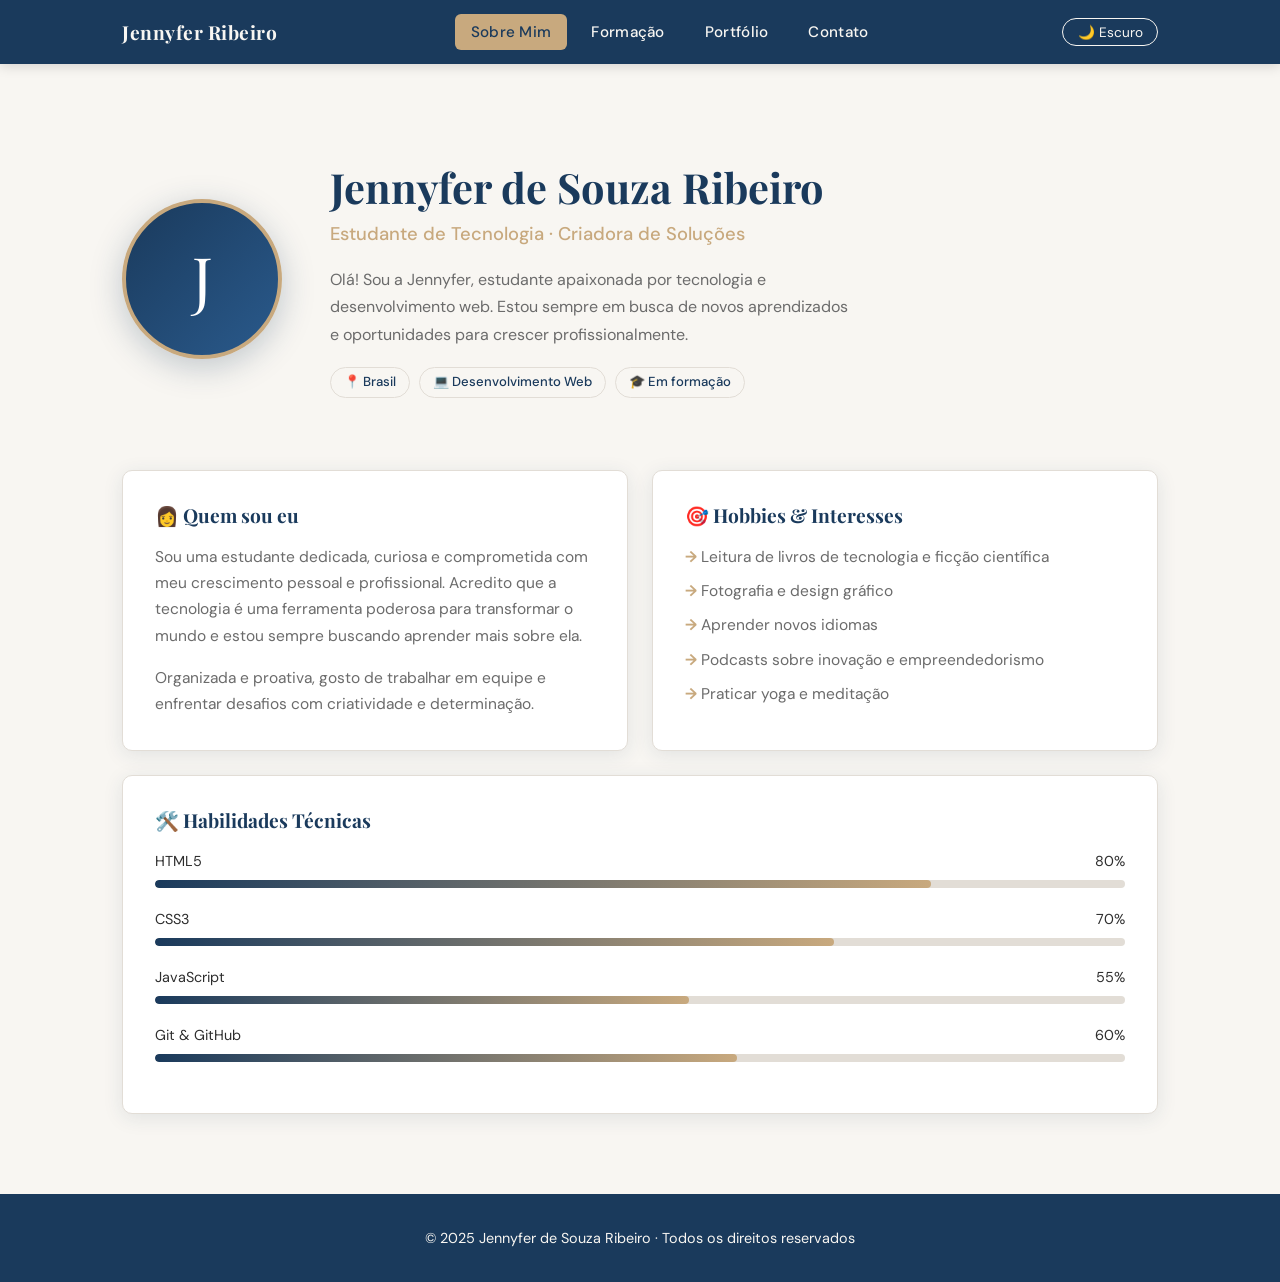
==== index.html @ 0b19d2b1 "Rename 1index.html to index.html" ====
<!DOCTYPE html>
<html lang="pt-BR">
<head>
  <meta charset="UTF-8" />
  <meta name="viewport" content="width=device-width, initial-scale=1.0" />
  <title>Jennyfer Ribeiro | Sobre Mim</title>
  <!-- Folha de estilos global -->
  <link rel="stylesheet" href="css/style.css" />
  <!-- Estilos específicos desta página -->
  <style>
    /* === HERO - Seção de apresentação === */
    .hero {
      display: flex;
      align-items: center;
      gap: 3rem;
      padding: 3rem 0 2rem;
      flex-wrap: wrap;
    }

    /* Avatar com inicial do nome */
    .hero-avatar {
      width: 160px;
      height: 160px;
      border-radius: 50%;
      background: linear-gradient(135deg, var(--cor-primaria), #2a5a8c);
      display: flex;
      align-items: center;
      justify-content: center;
      font-family: 'Playfair Display', serif;
      font-size: 4rem;
      color: #fff;
      flex-shrink: 0;
      box-shadow: 0 8px 32px rgba(26, 58, 92, 0.25);
      border: 4px solid var(--cor-secundaria);
    }

    .hero-info h1 {
      font-size: 2.6rem;
      color: var(--cor-primaria);
      margin-bottom: 0.3rem;
    }

    .hero-info .subtitulo {
      font-size: 1.15rem;
      color: var(--cor-secundaria);
      font-weight: 500;
      margin-bottom: 1rem;
    }

    .hero-info p {
      color: var(--cor-texto-suave);
      max-width: 520px;
      font-size: 1rem;
    }

    /* Badges de localização e área */
    .hero-badges {
      display: flex;
      gap: 0.6rem;
      flex-wrap: wrap;
      margin-top: 1.2rem;
    }

    /* === GRADE DE CARDS: Sobre / Hobbies === */
    .grade-2 {
      display: grid;
      grid-template-columns: 1fr 1fr;
      gap: 1.5rem;
      margin-top: 2.5rem;
    }

    .card h3 {
      color: var(--cor-primaria);
      font-size: 1.2rem;
      margin-bottom: 1rem;
      display: flex;
      align-items: center;
      gap: 0.5rem;
    }

    .card p, .card ul {
      color: var(--cor-texto-suave);
      font-size: 0.97rem;
    }

    .card ul {
      list-style: none;
      display: flex;
      flex-direction: column;
      gap: 0.5rem;
    }

    .card ul li::before {
      content: '→ ';
      color: var(--cor-secundaria);
      font-weight: 700;
    }

    /* === BARRA DE HABILIDADES === */
    .habilidades {
      margin-top: 2.5rem;
    }

    .skill-item {
      margin-bottom: 1.2rem;
    }

    .skill-label {
      display: flex;
      justify-content: space-between;
      font-size: 0.9rem;
      margin-bottom: 0.4rem;
      color: var(--cor-texto);
    }

    .skill-barra {
      height: 8px;
      background-color: var(--cor-borda);
      border-radius: 4px;
      overflow: hidden;
    }

    /* Animação da barra ao carregar */
    .skill-progresso {
      height: 100%;
      background: linear-gradient(90deg, var(--cor-primaria), var(--cor-secundaria));
      border-radius: 4px;
      width: 0;
      transition: width 1.2s ease;
    }

    @media (max-width: 768px) {
      .hero { flex-direction: column; text-align: center; }
      .hero-badges { justify-content: center; }
      .grade-2 { grid-template-columns: 1fr; }
      .hero-info h1 { font-size: 2rem; }
    }
  </style>
</head>
<body>

  <!-- ============================================
       NAVEGAÇÃO PRINCIPAL (compartilhada em todas as páginas)
       ============================================ -->
  <nav aria-label="Navegação principal">
    <div class="nav-container">
      <span class="nav-logo">Jennyfer Ribeiro</span>

      <!-- Menu hambúrguer para mobile -->
      <button class="nav-toggle" aria-label="Abrir menu" aria-expanded="false">
        <span></span><span></span><span></span>
      </button>

      <!-- Links de navegação -->
      <ul class="nav-links" role="list">
        <li><a href="index.html">Sobre Mim</a></li>
        <li><a href="formacao.html">Formação</a></li>
        <li><a href="portfolio.html">Portfólio</a></li>
        <li><a href="contato.html">Contato</a></li>
      </ul>

      <!-- Botão de alternância de tema -->
      <button id="btn-tema" aria-label="Alternar tema">🌙 Escuro</button>
    </div>
  </nav>

  <!-- ============================================
       CONTEÚDO PRINCIPAL
       ============================================ -->
  <main>

    <!-- Hero: apresentação rápida -->
    <section class="hero" aria-label="Apresentação">
      <div class="hero-avatar" aria-hidden="true">J</div>
      <div class="hero-info">
        <h1>Jennyfer de Souza Ribeiro</h1>
        <p class="subtitulo">Estudante de Tecnologia · Criadora de Soluções</p>
        <p>Olá! Sou a Jennyfer, estudante apaixonada por tecnologia e desenvolvimento web. Estou sempre em busca de novos aprendizados e oportunidades para crescer profissionalmente.</p>
        <div class="hero-badges">
          <span class="tag">📍 Brasil</span>
          <span class="tag">💻 Desenvolvimento Web</span>
          <span class="tag">🎓 Em formação</span>
        </div>
      </div>
    </section>

    <!-- Cards: sobre mim e hobbies -->
    <div class="grade-2">

      <!-- Card: Quem sou eu -->
      <div class="card">
        <h3>👩 Quem sou eu</h3>
        <p>
          Sou uma estudante dedicada, curiosa e comprometida com meu crescimento pessoal e profissional. Acredito que a tecnologia é uma ferramenta poderosa para transformar o mundo e estou sempre buscando aprender mais sobre ela.
        </p>
        <p style="margin-top:1rem;">
          Organizada e proativa, gosto de trabalhar em equipe e enfrentar desafios com criatividade e determinação.
        </p>
      </div>

      <!-- Card: Hobbies e interesses -->
      <div class="card">
        <h3>🎯 Hobbies &amp; Interesses</h3>
        <ul>
          <li>Leitura de livros de tecnologia e ficção científica</li>
          <li>Fotografia e design gráfico</li>
          <li>Aprender novos idiomas</li>
          <li>Podcasts sobre inovação e empreendedorismo</li>
          <li>Praticar yoga e meditação</li>
        </ul>
      </div>

    </div>

    <!-- Seção de habilidades com barras animadas -->
    <section class="card habilidades" style="margin-top:1.5rem;" aria-label="Habilidades">
      <h3>🛠️ Habilidades Técnicas</h3>

      <div class="skill-item">
        <div class="skill-label"><span>HTML5</span><span>80%</span></div>
        <div class="skill-barra"><div class="skill-progresso" data-largura="80"></div></div>
      </div>

      <div class="skill-item">
        <div class="skill-label"><span>CSS3</span><span>70%</span></div>
        <div class="skill-barra"><div class="skill-progresso" data-largura="70"></div></div>
      </div>

      <div class="skill-item">
        <div class="skill-label"><span>JavaScript</span><span>55%</span></div>
        <div class="skill-barra"><div class="skill-progresso" data-largura="55"></div></div>
      </div>

      <div class="skill-item">
        <div class="skill-label"><span>Git &amp; GitHub</span><span>60%</span></div>
        <div class="skill-barra"><div class="skill-progresso" data-largura="60"></div></div>
      </div>
    </section>

  </main>

  <!-- ============================================
       RODAPÉ
       ============================================ -->
  <footer>
    <p>&copy; 2025 Jennyfer de Souza Ribeiro · Todos os direitos reservados</p>
  </footer>

  <!-- Script compartilhado: tema, menu, link ativo -->
  <script src="js/main.js"></script>

  <script>
    // ============================================
    // ANIMAÇÃO DAS BARRAS DE HABILIDADE
    // Inicia a animação após o carregamento da página
    // ============================================
    window.addEventListener('load', function () {
      document.querySelectorAll('.skill-progresso').forEach(function (barra) {
        var largura = barra.getAttribute('data-largura');
        // Pequeno delay para a animação ser perceptível
        setTimeout(function () {
          barra.style.width = largura + '%';
        }, 300);
      });
    });
  </script>

</body>
</html>
---- css/style.css ----
/* ============================================
   PORTFÓLIO - JENNYFER DE SOUZA RIBEIRO
   Estilos globais e componentes compartilhados
   ============================================ */

/* Importação de fontes do Google Fonts */
@import url('https://fonts.googleapis.com/css2?family=Playfair+Display:wght@400;600;700&family=DM+Sans:wght@300;400;500&display=swap');

/* ============================================
   VARIÁVEIS CSS - Tema Claro (padrão)
   ============================================ */
:root {
  --cor-primaria: #1a3a5c;
  --cor-secundaria: #c8a97e;
  --cor-fundo: #f8f6f2;
  --cor-fundo-card: #ffffff;
  --cor-texto: #2d2d2d;
  --cor-texto-suave: #6b6b6b;
  --cor-borda: #e2ddd6;
  --cor-nav-fundo: #1a3a5c;
  --cor-nav-texto: #f8f6f2;
  --cor-nav-hover: #c8a97e;
  --cor-destaque: #c8a97e;
  --sombra: 0 4px 20px rgba(26, 58, 92, 0.10);
  --sombra-hover: 0 8px 32px rgba(26, 58, 92, 0.18);
  --raio: 10px;
  --transicao: 0.3s ease;
}

/* ============================================
   TEMA ESCURO - ativado via JS
   ============================================ */
body.dark-mode {
  --cor-primaria: #7eb8f7;
  --cor-secundaria: #c8a97e;
  --cor-fundo: #14202e;
  --cor-fundo-card: #1e2f42;
  --cor-texto: #e8e4dc;
  --cor-texto-suave: #a0a8b4;
  --cor-borda: #2a3d52;
  --cor-nav-fundo: #0e1a27;
  --cor-nav-texto: #e8e4dc;
  --cor-nav-hover: #c8a97e;
  --sombra: 0 4px 20px rgba(0,0,0,0.35);
  --sombra-hover: 0 8px 32px rgba(0,0,0,0.5);
}

/* ============================================
   RESET E BASE
   ============================================ */
*, *::before, *::after {
  box-sizing: border-box;
  margin: 0;
  padding: 0;
}

html {
  scroll-behavior: smooth;
}

body {
  font-family: 'DM Sans', sans-serif;
  background-color: var(--cor-fundo);
  color: var(--cor-texto);
  line-height: 1.7;
  transition: background-color var(--transicao), color var(--transicao);
}

h1, h2, h3, h4 {
  font-family: 'Playfair Display', serif;
  line-height: 1.3;
}

a {
  color: var(--cor-primaria);
  text-decoration: none;
  transition: color var(--transicao);
}

a:hover {
  color: var(--cor-secundaria);
}

img {
  max-width: 100%;
  display: block;
}

/* ============================================
   BARRA DE NAVEGAÇÃO
   ============================================ */
nav {
  background-color: var(--cor-nav-fundo);
  position: sticky;
  top: 0;
  z-index: 1000;
  transition: background-color var(--transicao);
  box-shadow: 0 2px 12px rgba(0,0,0,0.15);
}

.nav-container {
  max-width: 1100px;
  margin: 0 auto;
  padding: 0 2rem;
  display: flex;
  align-items: center;
  justify-content: space-between;
  height: 64px;
}

/* Logo/nome na navbar */
.nav-logo {
  font-family: 'Playfair Display', serif;
  font-size: 1.2rem;
  font-weight: 700;
  color: var(--cor-nav-texto);
  letter-spacing: 0.5px;
}

/* Lista de links */
.nav-links {
  list-style: none;
  display: flex;
  gap: 0.5rem;
}

.nav-links a {
  color: var(--cor-nav-texto);
  padding: 0.5rem 1rem;
  border-radius: 6px;
  font-size: 0.95rem;
  font-weight: 500;
  letter-spacing: 0.3px;
  transition: background-color var(--transicao), color var(--transicao);
}

.nav-links a:hover,
.nav-links a.ativo {
  background-color: var(--cor-nav-hover);
  color: #1a3a5c;
}

/* Botão de tema claro/escuro */
#btn-tema {
  background: none;
  border: 1.5px solid var(--cor-nav-texto);
  color: var(--cor-nav-texto);
  border-radius: 20px;
  padding: 0.3rem 0.9rem;
  font-size: 0.85rem;
  cursor: pointer;
  transition: background-color var(--transicao), color var(--transicao);
  font-family: 'DM Sans', sans-serif;
  white-space: nowrap;
}

#btn-tema:hover {
  background-color: var(--cor-nav-hover);
  color: #1a3a5c;
  border-color: var(--cor-nav-hover);
}

/* Menu hambúrguer (mobile) */
.nav-toggle {
  display: none;
  flex-direction: column;
  gap: 5px;
  cursor: pointer;
  padding: 4px;
}

.nav-toggle span {
  display: block;
  width: 24px;
  height: 2px;
  background-color: var(--cor-nav-texto);
  border-radius: 2px;
  transition: transform var(--transicao), opacity var(--transicao);
}

/* ============================================
   LAYOUT PRINCIPAL
   ============================================ */
main {
  max-width: 1100px;
  margin: 0 auto;
  padding: 3rem 2rem 5rem;
}

/* Cabeçalho de seção */
.secao-titulo {
  font-size: 2.2rem;
  color: var(--cor-primaria);
  margin-bottom: 0.5rem;
  position: relative;
  display: inline-block;
}

.secao-titulo::after {
  content: '';
  display: block;
  width: 60px;
  height: 3px;
  background-color: var(--cor-secundaria);
  margin-top: 8px;
  border-radius: 2px;
}

.secao-subtitulo {
  color: var(--cor-texto-suave);
  font-size: 1.05rem;
  margin-bottom: 3rem;
  margin-top: 0.8rem;
}

/* ============================================
   CARDS
   ============================================ */
.card {
  background-color: var(--cor-fundo-card);
  border: 1px solid var(--cor-borda);
  border-radius: var(--raio);
  padding: 2rem;
  box-shadow: var(--sombra);
  transition: box-shadow var(--transicao), transform var(--transicao), background-color var(--transicao);
}

.card:hover {
  box-shadow: var(--sombra-hover);
  transform: translateY(-3px);
}

/* ============================================
   TAG / BADGE
   ============================================ */
.tag {
  display: inline-block;
  background-color: var(--cor-fundo);
  color: var(--cor-primaria);
  border: 1px solid var(--cor-borda);
  border-radius: 20px;
  padding: 0.2rem 0.8rem;
  font-size: 0.82rem;
  font-weight: 500;
}

/* ============================================
   RODAPÉ
   ============================================ */
footer {
  background-color: var(--cor-nav-fundo);
  color: var(--cor-nav-texto);
  text-align: center;
  padding: 2rem;
  font-size: 0.9rem;
  transition: background-color var(--transicao);
}

footer a {
  color: var(--cor-secundaria);
}

/* ============================================
   RESPONSIVIDADE - MOBILE
   ============================================ */
@media (max-width: 768px) {
  /* Esconde links, mostra hambúrguer */
  .nav-links {
    display: none;
    flex-direction: column;
    position: absolute;
    top: 64px;
    left: 0;
    right: 0;
    background-color: var(--cor-nav-fundo);
    padding: 1rem 2rem 1.5rem;
    gap: 0.25rem;
    box-shadow: 0 8px 20px rgba(0,0,0,0.2);
  }

  .nav-links.aberto {
    display: flex;
  }

  .nav-toggle {
    display: flex;
  }

  .nav-container {
    flex-wrap: wrap;
  }

  main {
    padding: 2rem 1.2rem 4rem;
  }

  .secao-titulo {
    font-size: 1.7rem;
  }
}
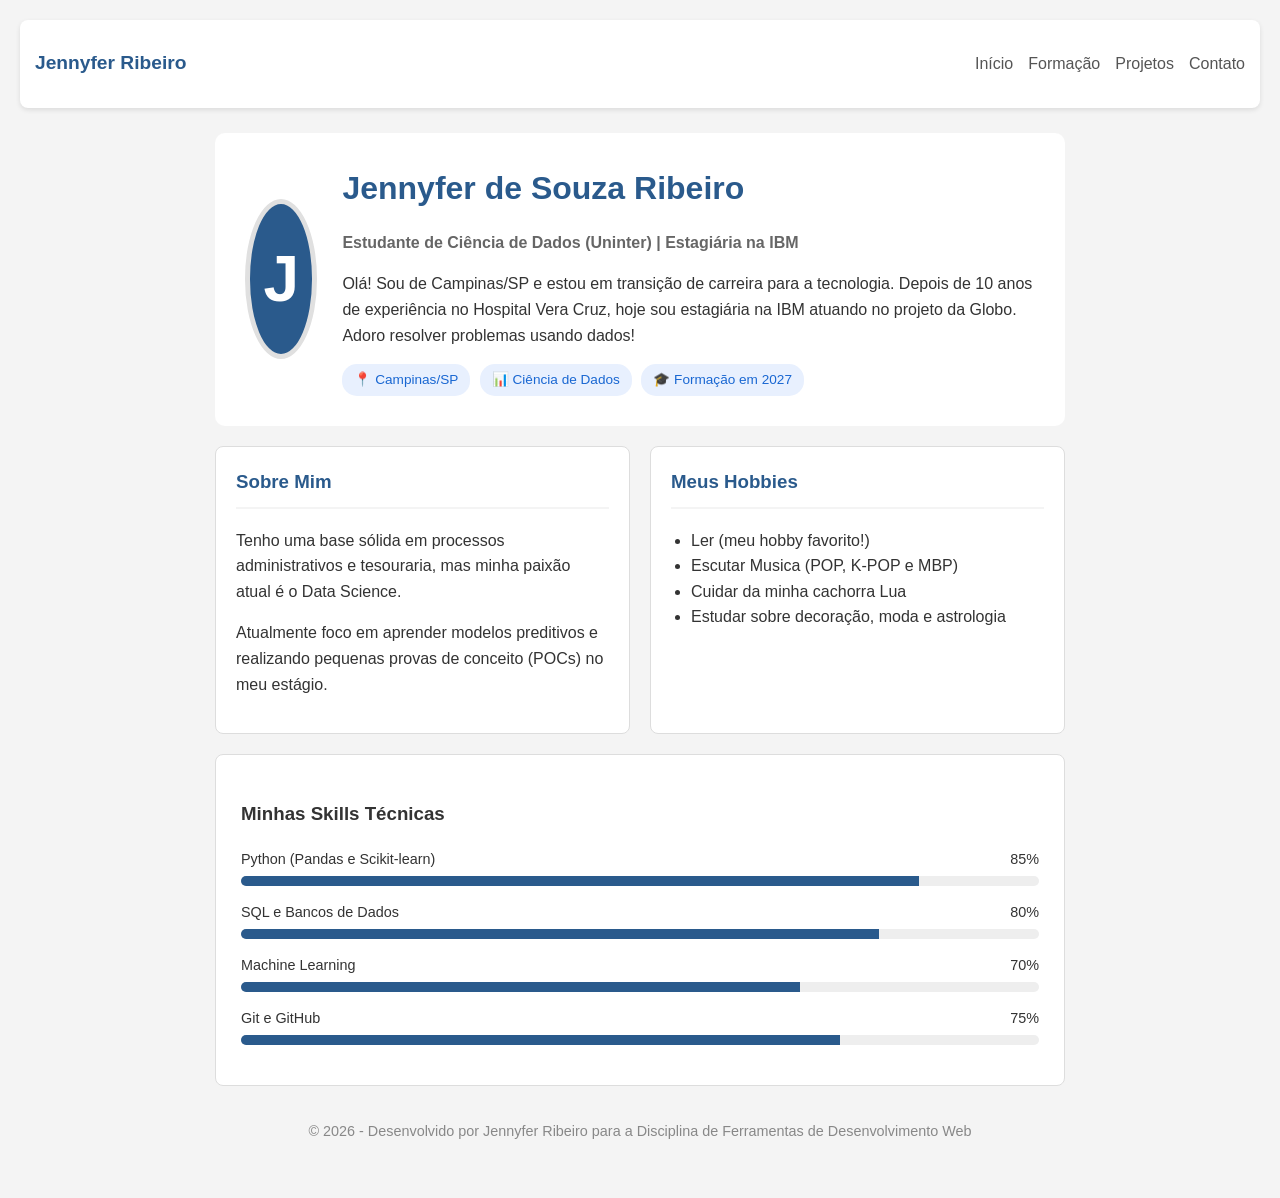
==== commit 120876d2: "Update index.html" ====
--- a/index.html
+++ b/index.html
@@ -1,269 +1,273 @@
 <!DOCTYPE html>
 <html lang="pt-BR">
 <head>
-  <meta charset="UTF-8" />
-  <meta name="viewport" content="width=device-width, initial-scale=1.0" />
-  <title>Jennyfer Ribeiro | Sobre Mim</title>
-  <!-- Folha de estilos global -->
-  <link rel="stylesheet" href="css/style.css" />
-  <!-- Estilos específicos desta página -->
-  <style>
-    /* === HERO - Seção de apresentação === */
-    .hero {
-      display: flex;
-      align-items: center;
-      gap: 3rem;
-      padding: 3rem 0 2rem;
-      flex-wrap: wrap;
-    }
-
-    /* Avatar com inicial do nome */
-    .hero-avatar {
-      width: 160px;
-      height: 160px;
-      border-radius: 50%;
-      background: linear-gradient(135deg, var(--cor-primaria), #2a5a8c);
-      display: flex;
-      align-items: center;
-      justify-content: center;
-      font-family: 'Playfair Display', serif;
-      font-size: 4rem;
-      color: #fff;
-      flex-shrink: 0;
-      box-shadow: 0 8px 32px rgba(26, 58, 92, 0.25);
-      border: 4px solid var(--cor-secundaria);
-    }
-
-    .hero-info h1 {
-      font-size: 2.6rem;
-      color: var(--cor-primaria);
-      margin-bottom: 0.3rem;
-    }
-
-    .hero-info .subtitulo {
-      font-size: 1.15rem;
-      color: var(--cor-secundaria);
-      font-weight: 500;
-      margin-bottom: 1rem;
-    }
-
-    .hero-info p {
-      color: var(--cor-texto-suave);
-      max-width: 520px;
-      font-size: 1rem;
-    }
-
-    /* Badges de localização e área */
-    .hero-badges {
-      display: flex;
-      gap: 0.6rem;
-      flex-wrap: wrap;
-      margin-top: 1.2rem;
-    }
-
-    /* === GRADE DE CARDS: Sobre / Hobbies === */
-    .grade-2 {
-      display: grid;
-      grid-template-columns: 1fr 1fr;
-      gap: 1.5rem;
-      margin-top: 2.5rem;
-    }
-
-    .card h3 {
-      color: var(--cor-primaria);
-      font-size: 1.2rem;
-      margin-bottom: 1rem;
-      display: flex;
-      align-items: center;
-      gap: 0.5rem;
-    }
-
-    .card p, .card ul {
-      color: var(--cor-texto-suave);
-      font-size: 0.97rem;
-    }
-
-    .card ul {
-      list-style: none;
-      display: flex;
-      flex-direction: column;
-      gap: 0.5rem;
-    }
-
-    .card ul li::before {
-      content: '→ ';
-      color: var(--cor-secundaria);
-      font-weight: 700;
-    }
-
-    /* === BARRA DE HABILIDADES === */
-    .habilidades {
-      margin-top: 2.5rem;
-    }
-
-    .skill-item {
-      margin-bottom: 1.2rem;
-    }
-
-    .skill-label {
-      display: flex;
-      justify-content: space-between;
-      font-size: 0.9rem;
-      margin-bottom: 0.4rem;
-      color: var(--cor-texto);
-    }
-
-    .skill-barra {
-      height: 8px;
-      background-color: var(--cor-borda);
-      border-radius: 4px;
-      overflow: hidden;
-    }
-
-    /* Animação da barra ao carregar */
-    .skill-progresso {
-      height: 100%;
-      background: linear-gradient(90deg, var(--cor-primaria), var(--cor-secundaria));
-      border-radius: 4px;
-      width: 0;
-      transition: width 1.2s ease;
-    }
-
-    @media (max-width: 768px) {
-      .hero { flex-direction: column; text-align: center; }
-      .hero-badges { justify-content: center; }
-      .grade-2 { grid-template-columns: 1fr; }
-      .hero-info h1 { font-size: 2rem; }
-    }
-  </style>
+    <meta charset="UTF-8">
+    <meta name="viewport" content="width=device-width, initial-scale=1.0">
+    <title>Meu Portfólio - Jennyfer Ribeiro</title>
+    
+    <style>
+        /* Estilos Gerais do Site */
+        body {
+            font-family: Arial, Helvetica, sans-serif;
+            background-color: #f4f4f4;
+            color: #333;
+            margin: 0;
+            padding: 20px;
+            line-height: 1.6;
+        }
+
+        /* Menu de Navegação */
+        nav {
+            background-color: #fff;
+            padding: 15px;
+            margin-bottom: 25px;
+            border-radius: 8px;
+            box-shadow: 0 2px 5px rgba(0,0,0,0.1);
+            display: flex;
+            justify-content: space-between;
+            align-items: center;
+        }
+
+        .logo {
+            font-weight: bold;
+            font-size: 1.2em;
+            color: #2a5a8c;
+        }
+
+        nav ul {
+            list-style: none;
+            padding: 0;
+            display: flex;
+            gap: 15px;
+        }
+
+        nav a {
+            text-decoration: none;
+            color: #555;
+            font-weight: 500;
+        }
+
+        nav a:hover {
+            color: #2a5a8c;
+            text-decoration: underline;
+        }
+
+        /* Container Principal */
+        .container {
+            max-width: 850px;
+            margin: 0 auto;
+        }
+
+        /* Seção de Apresentação */
+        .apresentacao {
+            background-color: #fff;
+            padding: 30px;
+            border-radius: 10px;
+            display: flex;
+            align-items: center;
+            gap: 25px;
+            margin-bottom: 20px;
+        }
+
+        .foto-perfil {
+            width: 150px;
+            height: 150px;
+            background-color: #2a5a8c;
+            color: white;
+            border-radius: 50%;
+            display: flex;
+            align-items: center;
+            justify-content: center;
+            font-size: 4em;
+            font-weight: bold;
+            border: 5px solid #e0e0e0;
+        }
+
+        .info-topo h1 {
+            margin: 0;
+            color: #2a5a8c;
+        }
+
+        .cargo {
+            color: #666;
+            font-weight: bold;
+            margin-bottom: 10px;
+        }
+
+        .badges {
+            margin-top: 15px;
+        }
+
+        .tag {
+            background: #e8f0fe;
+            color: #1967d2;
+            padding: 5px 12px;
+            border-radius: 15px;
+            font-size: 0.85em;
+            margin-right: 5px;
+            display: inline-block;
+        }
+
+        /* Grid de Informações */
+        .colunas {
+            display: flex;
+            gap: 20px;
+            margin-bottom: 20px;
+        }
+
+        .bloco {
+            background: #fff;
+            padding: 20px;
+            border-radius: 8px;
+            flex: 1;
+            border: 1px solid #ddd;
+        }
+
+        .bloco h3 {
+            margin-top: 0;
+            color: #2a5a8c;
+            border-bottom: 2px solid #f4f4f4;
+            padding-bottom: 10px;
+        }
+
+        /* Habilidades */
+        .habilidades-sessao {
+            background: #fff;
+            padding: 25px;
+            border-radius: 8px;
+            border: 1px solid #ddd;
+        }
+
+        .skill-nome {
+            display: flex;
+            justify-content: space-between;
+            font-size: 0.9em;
+            margin-bottom: 5px;
+        }
+
+        .barra-fundo {
+            background: #eee;
+            height: 10px;
+            border-radius: 5px;
+            margin-bottom: 15px;
+            overflow: hidden;
+        }
+
+        .barra-preenchida {
+            background-color: #2a5a8c;
+            height: 100%;
+            width: 0%; /* Começa em zero para a animação */
+            transition: width 1.5s;
+        }
+
+        /* Footer */
+        footer {
+            text-align: center;
+            padding: 20px;
+            color: #888;
+            font-size: 0.9em;
+        }
+
+        /* Ajuste para celular */
+        @media (max-width: 600px) {
+            .apresentacao, .colunas {
+                flex-direction: column;
+                text-align: center;
+            }
+        }
+    </style>
 </head>
 <body>
 
-  <!-- ============================================
-       NAVEGAÇÃO PRINCIPAL (compartilhada em todas as páginas)
-       ============================================ -->
-  <nav aria-label="Navegação principal">
-    <div class="nav-container">
-      <span class="nav-logo">Jennyfer Ribeiro</span>
-
-      <!-- Menu hambúrguer para mobile -->
-      <button class="nav-toggle" aria-label="Abrir menu" aria-expanded="false">
-        <span></span><span></span><span></span>
-      </button>
-
-      <!-- Links de navegação -->
-      <ul class="nav-links" role="list">
-        <li><a href="index.html">Sobre Mim</a></li>
-        <li><a href="formacao.html">Formação</a></li>
-        <li><a href="portfolio.html">Portfólio</a></li>
-        <li><a href="contato.html">Contato</a></li>
-      </ul>
-
-      <!-- Botão de alternância de tema -->
-      <button id="btn-tema" aria-label="Alternar tema">🌙 Escuro</button>
+    <nav>
+        <div class="logo">Jennyfer Ribeiro</div>
+        <ul>
+            <li><a href="#">Início</a></li>
+            <li><a href="#">Formação</a></li>
+            <li><a href="#">Projetos</a></li>
+            <li><a href="#">Contato</a></li>
+        </ul>
+    </nav>
+
+    <div class="container">
+        
+        <header class="apresentacao">
+            <div class="foto-perfil">J</div>
+            <div class="info-topo">
+                <h1>Jennyfer de Souza Ribeiro</h1>
+                <p class="cargo">Estudante de Ciência de Dados (Uninter) | Estagiária na IBM</p>
+                <p>
+                    Olá! Sou de Campinas/SP e estou em transição de carreira para a tecnologia. 
+                    Depois de 10 anos de experiência no Hospital Vera Cruz, hoje sou estagiária na IBM 
+                    atuando no projeto da Globo. Adoro resolver problemas usando dados!
+                </p>
+                <div class="badges">
+                    <span class="tag">📍 Campinas/SP</span>
+                    <span class="tag">📊 Ciência de Dados</span>
+                    <span class="tag">🎓 Formação em 2027</span>
+                </div>
+            </div>
+        </header>
+
+        <div class="colunas">
+            <div class="bloco">
+                <h3>Sobre Mim</h3>
+                <p>Tenho uma base sólida em processos administrativos e tesouraria, mas minha paixão atual é o Data Science.</p>
+                <p>Atualmente foco em aprender modelos preditivos e realizando pequenas provas de conceito (POCs) no meu estágio.</p>
+            </div>
+
+            <div class="bloco">
+                <h3>Meus Hobbies</h3>
+                <ul style="padding-left: 20px;">
+                    <li>Ler (meu hobby favorito!)</li>
+                    <li>Escutar Musica (POP, K-POP e MBP)</li>
+                    <li>Cuidar da minha cachorra Lua</li>
+                    <li>Estudar sobre decoração, moda e astrologia</li>
+                </ul>
+            </div>
+        </div>
+
+        <div class="habilidades-sessao">
+            <h3>Minhas Skills Técnicas</h3>
+            
+            <div class="item-skill">
+                <div class="skill-nome"><span>Python (Pandas e Scikit-learn)</span><span>85%</span></div>
+                <div class="barra-fundo"><div class="barra-preenchida" style="width: 85%;"></div></div>
+            </div>
+
+            <div class="item-skill">
+                <div class="skill-nome"><span>SQL e Bancos de Dados</span><span>80%</span></div>
+                <div class="barra-fundo"><div class="barra-preenchida" style="width: 80%;"></div></div>
+            </div>
+
+            <div class="item-skill">
+                <div class="skill-nome"><span>Machine Learning</span><span>70%</span></div>
+                <div class="barra-fundo"><div class="barra-preenchida" style="width: 70%;"></div></div>
+            </div>
+
+            <div class="item-skill">
+                <div class="skill-nome"><span>Git e GitHub</span><span>75%</span></div>
+                <div class="barra-fundo"><div class="barra-preenchida" style="width: 75%;"></div></div>
+            </div>
+        </div>
+
     </div>
-  </nav>
-
-  <!-- ============================================
-       CONTEÚDO PRINCIPAL
-       ============================================ -->
-  <main>
-
-    <!-- Hero: apresentação rápida -->
-    <section class="hero" aria-label="Apresentação">
-      <div class="hero-avatar" aria-hidden="true">J</div>
-      <div class="hero-info">
-        <h1>Jennyfer de Souza Ribeiro</h1>
-        <p class="subtitulo">Estudante de Tecnologia · Criadora de Soluções</p>
-        <p>Olá! Sou a Jennyfer, estudante apaixonada por tecnologia e desenvolvimento web. Estou sempre em busca de novos aprendizados e oportunidades para crescer profissionalmente.</p>
-        <div class="hero-badges">
-          <span class="tag">📍 Brasil</span>
-          <span class="tag">💻 Desenvolvimento Web</span>
-          <span class="tag">🎓 Em formação</span>
-        </div>
-      </div>
-    </section>
-
-    <!-- Cards: sobre mim e hobbies -->
-    <div class="grade-2">
-
-      <!-- Card: Quem sou eu -->
-      <div class="card">
-        <h3>👩 Quem sou eu</h3>
-        <p>
-          Sou uma estudante dedicada, curiosa e comprometida com meu crescimento pessoal e profissional. Acredito que a tecnologia é uma ferramenta poderosa para transformar o mundo e estou sempre buscando aprender mais sobre ela.
-        </p>
-        <p style="margin-top:1rem;">
-          Organizada e proativa, gosto de trabalhar em equipe e enfrentar desafios com criatividade e determinação.
-        </p>
-      </div>
-
-      <!-- Card: Hobbies e interesses -->
-      <div class="card">
-        <h3>🎯 Hobbies &amp; Interesses</h3>
-        <ul>
-          <li>Leitura de livros de tecnologia e ficção científica</li>
-          <li>Fotografia e design gráfico</li>
-          <li>Aprender novos idiomas</li>
-          <li>Podcasts sobre inovação e empreendedorismo</li>
-          <li>Praticar yoga e meditação</li>
-        </ul>
-      </div>
-
-    </div>
-
-    <!-- Seção de habilidades com barras animadas -->
-    <section class="card habilidades" style="margin-top:1.5rem;" aria-label="Habilidades">
-      <h3>🛠️ Habilidades Técnicas</h3>
-
-      <div class="skill-item">
-        <div class="skill-label"><span>HTML5</span><span>80%</span></div>
-        <div class="skill-barra"><div class="skill-progresso" data-largura="80"></div></div>
-      </div>
-
-      <div class="skill-item">
-        <div class="skill-label"><span>CSS3</span><span>70%</span></div>
-        <div class="skill-barra"><div class="skill-progresso" data-largura="70"></div></div>
-      </div>
-
-      <div class="skill-item">
-        <div class="skill-label"><span>JavaScript</span><span>55%</span></div>
-        <div class="skill-barra"><div class="skill-progresso" data-largura="55"></div></div>
-      </div>
-
-      <div class="skill-item">
-        <div class="skill-label"><span>Git &amp; GitHub</span><span>60%</span></div>
-        <div class="skill-barra"><div class="skill-progresso" data-largura="60"></div></div>
-      </div>
-    </section>
-
-  </main>
-
-  <!-- ============================================
-       RODAPÉ
-       ============================================ -->
-  <footer>
-    <p>&copy; 2025 Jennyfer de Souza Ribeiro · Todos os direitos reservados</p>
-  </footer>
-
-  <!-- Script compartilhado: tema, menu, link ativo -->
-  <script src="js/main.js"></script>
-
-  <script>
-    // ============================================
-    // ANIMAÇÃO DAS BARRAS DE HABILIDADE
-    // Inicia a animação após o carregamento da página
-    // ============================================
-    window.addEventListener('load', function () {
-      document.querySelectorAll('.skill-progresso').forEach(function (barra) {
-        var largura = barra.getAttribute('data-largura');
-        // Pequeno delay para a animação ser perceptível
-        setTimeout(function () {
-          barra.style.width = largura + '%';
-        }, 300);
-      });
-    });
-  </script>
+
+    <footer>
+        <p>&copy; 2026 - Desenvolvido por Jennyfer Ribeiro para a Disciplina de Ferramentas de Desenvolvimento Web</p>
+    </footer>
+
+    <script>
+        window.onload = function() {
+            setTimeout(function() {
+                var barras = document.querySelectorAll('.barra-preenchida');
+                barras.forEach(function(barra) {
+                    var largura = barra.style.width;
+                    barra.style.width = largura;
+                });
+            }, 500);
+        };
+    </script>
 
 </body>
 </html>
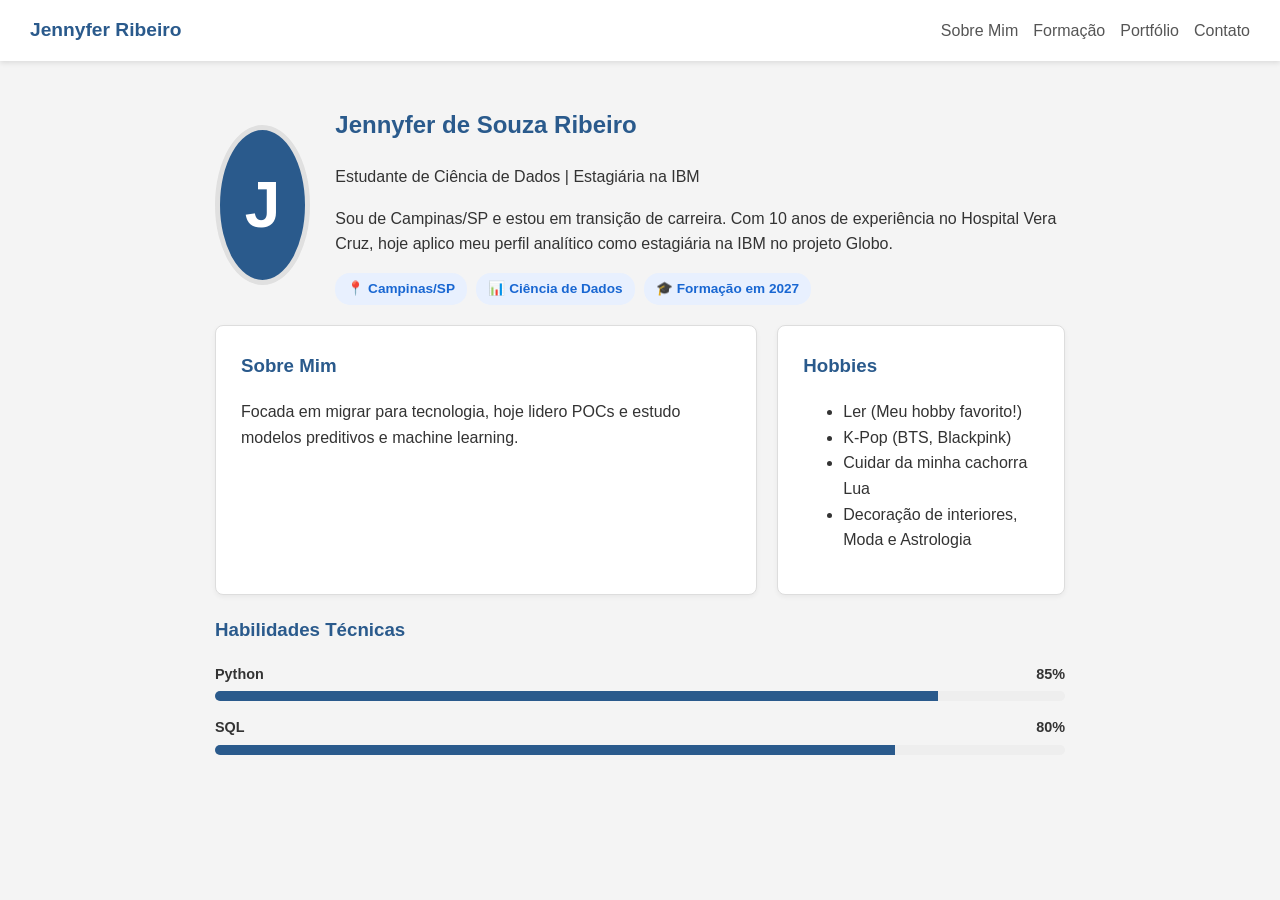
==== commit f2f58568: "Update index.html" ====
--- a/index.html
+++ b/index.html
@@ -3,271 +3,60 @@
 <head>
     <meta charset="UTF-8">
     <meta name="viewport" content="width=device-width, initial-scale=1.0">
-    <title>Meu Portfólio - Jennyfer Ribeiro</title>
-    
-    <style>
-        /* Estilos Gerais do Site */
-        body {
-            font-family: Arial, Helvetica, sans-serif;
-            background-color: #f4f4f4;
-            color: #333;
-            margin: 0;
-            padding: 20px;
-            line-height: 1.6;
-        }
-
-        /* Menu de Navegação */
-        nav {
-            background-color: #fff;
-            padding: 15px;
-            margin-bottom: 25px;
-            border-radius: 8px;
-            box-shadow: 0 2px 5px rgba(0,0,0,0.1);
-            display: flex;
-            justify-content: space-between;
-            align-items: center;
-        }
-
-        .logo {
-            font-weight: bold;
-            font-size: 1.2em;
-            color: #2a5a8c;
-        }
-
-        nav ul {
-            list-style: none;
-            padding: 0;
-            display: flex;
-            gap: 15px;
-        }
-
-        nav a {
-            text-decoration: none;
-            color: #555;
-            font-weight: 500;
-        }
-
-        nav a:hover {
-            color: #2a5a8c;
-            text-decoration: underline;
-        }
-
-        /* Container Principal */
-        .container {
-            max-width: 850px;
-            margin: 0 auto;
-        }
-
-        /* Seção de Apresentação */
-        .apresentacao {
-            background-color: #fff;
-            padding: 30px;
-            border-radius: 10px;
-            display: flex;
-            align-items: center;
-            gap: 25px;
-            margin-bottom: 20px;
-        }
-
-        .foto-perfil {
-            width: 150px;
-            height: 150px;
-            background-color: #2a5a8c;
-            color: white;
-            border-radius: 50%;
-            display: flex;
-            align-items: center;
-            justify-content: center;
-            font-size: 4em;
-            font-weight: bold;
-            border: 5px solid #e0e0e0;
-        }
-
-        .info-topo h1 {
-            margin: 0;
-            color: #2a5a8c;
-        }
-
-        .cargo {
-            color: #666;
-            font-weight: bold;
-            margin-bottom: 10px;
-        }
-
-        .badges {
-            margin-top: 15px;
-        }
-
-        .tag {
-            background: #e8f0fe;
-            color: #1967d2;
-            padding: 5px 12px;
-            border-radius: 15px;
-            font-size: 0.85em;
-            margin-right: 5px;
-            display: inline-block;
-        }
-
-        /* Grid de Informações */
-        .colunas {
-            display: flex;
-            gap: 20px;
-            margin-bottom: 20px;
-        }
-
-        .bloco {
-            background: #fff;
-            padding: 20px;
-            border-radius: 8px;
-            flex: 1;
-            border: 1px solid #ddd;
-        }
-
-        .bloco h3 {
-            margin-top: 0;
-            color: #2a5a8c;
-            border-bottom: 2px solid #f4f4f4;
-            padding-bottom: 10px;
-        }
-
-        /* Habilidades */
-        .habilidades-sessao {
-            background: #fff;
-            padding: 25px;
-            border-radius: 8px;
-            border: 1px solid #ddd;
-        }
-
-        .skill-nome {
-            display: flex;
-            justify-content: space-between;
-            font-size: 0.9em;
-            margin-bottom: 5px;
-        }
-
-        .barra-fundo {
-            background: #eee;
-            height: 10px;
-            border-radius: 5px;
-            margin-bottom: 15px;
-            overflow: hidden;
-        }
-
-        .barra-preenchida {
-            background-color: #2a5a8c;
-            height: 100%;
-            width: 0%; /* Começa em zero para a animação */
-            transition: width 1.5s;
-        }
-
-        /* Footer */
-        footer {
-            text-align: center;
-            padding: 20px;
-            color: #888;
-            font-size: 0.9em;
-        }
-
-        /* Ajuste para celular */
-        @media (max-width: 600px) {
-            .apresentacao, .colunas {
-                flex-direction: column;
-                text-align: center;
-            }
-        }
-    </style>
+    <title>Jennyfer Ribeiro | Sobre Mim</title>
+    <link rel="stylesheet" href="css/style.css">
 </head>
 <body>
-
     <nav>
         <div class="logo">Jennyfer Ribeiro</div>
-        <ul>
-            <li><a href="#">Início</a></li>
-            <li><a href="#">Formação</a></li>
-            <li><a href="#">Projetos</a></li>
-            <li><a href="#">Contato</a></li>
+        <ul class="nav-links">
+            <li><a href="index.html">Sobre Mim</a></li>
+            <li><a href="formacao.html">Formação</a></li>
+            <li><a href="portfolio.html">Portfólio</a></li>
+            <li><a href="contato.html">Contato</a></li>
         </ul>
     </nav>
-
-    <div class="container">
-        
-        <header class="apresentacao">
+    <main class="container">
+        <section class="apresentacao">
             <div class="foto-perfil">J</div>
             <div class="info-topo">
                 <h1>Jennyfer de Souza Ribeiro</h1>
-                <p class="cargo">Estudante de Ciência de Dados (Uninter) | Estagiária na IBM</p>
-                <p>
-                    Olá! Sou de Campinas/SP e estou em transição de carreira para a tecnologia. 
-                    Depois de 10 anos de experiência no Hospital Vera Cruz, hoje sou estagiária na IBM 
-                    atuando no projeto da Globo. Adoro resolver problemas usando dados!
-                </p>
+                <p class="cargo">Estudante de Ciência de Dados | Estagiária na IBM</p>
+                <p>Sou de Campinas/SP e estou em transição de carreira. Com 10 anos de experiência no Hospital Vera Cruz, hoje aplico meu perfil analítico como estagiária na IBM no projeto Globo.</p>
                 <div class="badges">
                     <span class="tag">📍 Campinas/SP</span>
                     <span class="tag">📊 Ciência de Dados</span>
                     <span class="tag">🎓 Formação em 2027</span>
                 </div>
             </div>
-        </header>
-
+        </section>
         <div class="colunas">
             <div class="bloco">
                 <h3>Sobre Mim</h3>
-                <p>Tenho uma base sólida em processos administrativos e tesouraria, mas minha paixão atual é o Data Science.</p>
-                <p>Atualmente foco em aprender modelos preditivos e realizando pequenas provas de conceito (POCs) no meu estágio.</p>
+                <p>Focada em migrar para tecnologia, hoje lidero POCs e estudo modelos preditivos e machine learning.</p>
             </div>
-
             <div class="bloco">
-                <h3>Meus Hobbies</h3>
-                <ul style="padding-left: 20px;">
-                    <li>Ler (meu hobby favorito!)</li>
-                    <li>Escutar Musica (POP, K-POP e MBP)</li>
+                <h3>Hobbies</h3>
+                <ul>
+                    <li>Ler (Meu hobby favorito!)</li>
+                    <li>K-Pop (BTS, Blackpink)</li>
                     <li>Cuidar da minha cachorra Lua</li>
-                    <li>Estudar sobre decoração, moda e astrologia</li>
+                    <li>Decoração de interiores, Moda e Astrologia</li>
                 </ul>
             </div>
         </div>
-
-        <div class="habilidades-sessao">
-            <h3>Minhas Skills Técnicas</h3>
-            
+        <section class="habilidades-sessao">
+            <h3>Habilidades Técnicas</h3>
             <div class="item-skill">
-                <div class="skill-nome"><span>Python (Pandas e Scikit-learn)</span><span>85%</span></div>
+                <div class="skill-nome"><span>Python</span><span>85%</span></div>
                 <div class="barra-fundo"><div class="barra-preenchida" style="width: 85%;"></div></div>
             </div>
-
             <div class="item-skill">
-                <div class="skill-nome"><span>SQL e Bancos de Dados</span><span>80%</span></div>
+                <div class="skill-nome"><span>SQL</span><span>80%</span></div>
                 <div class="barra-fundo"><div class="barra-preenchida" style="width: 80%;"></div></div>
             </div>
-
-            <div class="item-skill">
-                <div class="skill-nome"><span>Machine Learning</span><span>70%</span></div>
-                <div class="barra-fundo"><div class="barra-preenchida" style="width: 70%;"></div></div>
-            </div>
-
-            <div class="item-skill">
-                <div class="skill-nome"><span>Git e GitHub</span><span>75%</span></div>
-                <div class="barra-fundo"><div class="barra-preenchida" style="width: 75%;"></div></div>
-            </div>
-        </div>
-
-    </div>
-
-    <footer>
-        <p>&copy; 2026 - Desenvolvido por Jennyfer Ribeiro para a Disciplina de Ferramentas de Desenvolvimento Web</p>
-    </footer>
-
-    <script>
-        window.onload = function() {
-            setTimeout(function() {
-                var barras = document.querySelectorAll('.barra-preenchida');
-                barras.forEach(function(barra) {
-                    var largura = barra.style.width;
-                    barra.style.width = largura;
-                });
-            }, 500);
-        };
-    </script>
-
+        </section>
+    </main>
+    <script src="js/main.js"></script>
 </body>
 </html>
--- a/css/style.css
+++ b/css/style.css
@@ -0,0 +1,206 @@
+/* =================================================================
+   Arquivo de Estilos Principal (CSS)
+   Aluna: Jennyfer de Souza Ribeiro
+   Disciplina: Ferramentas de Desenvolvimento Web
+   ================================================================= */
+
+/* 1. CONFIGURAÇÕES GERAIS E RESET BÁSICO */
+body {
+    font-family: Arial, Helvetica, sans-serif;
+    background-color: #f4f4f4;
+    color: #333;
+    margin: 0;
+    padding: 0;
+    line-height: 1.6;
+}
+
+.container {
+    max-width: 850px;
+    margin: 0 auto;
+    padding: 20px;
+}
+
+/* Títulos padrões */
+h1, h2, h3 {
+    color: #2a5a8c;
+    margin-top: 0;
+}
+
+.titulo-secao {
+    font-size: 1.8em;
+    margin-bottom: 5px;
+}
+
+.subtitulo-secao {
+    color: #666;
+    margin-bottom: 30px;
+}
+
+/* 2. MENU DE NAVEGAÇÃO */
+nav {
+    background-color: #fff;
+    padding: 15px 30px;
+    margin-bottom: 25px;
+    box-shadow: 0 2px 5px rgba(0,0,0,0.1);
+    display: flex;
+    justify-content: space-between;
+    align-items: center;
+}
+
+nav .logo {
+    font-weight: bold;
+    font-size: 1.2em;
+    color: #2a5a8c;
+}
+
+nav ul {
+    list-style: none;
+    padding: 0;
+    margin: 0;
+    display: flex;
+    gap: 15px;
+}
+
+nav a {
+    text-decoration: none;
+    color: #555;
+    font-weight: 500;
+}
+
+nav a:hover {
+    color: #2a5a8c;
+    text-decoration: underline;
+}
+
+/* 3. COMPONENTES REUTILIZÁVEIS (Cards, Tags e Botões) */
+.card, .bloco, .info-card, .form-card, .em-construcao {
+    background-color: #fff;
+    border: 1px solid #ddd;
+    border-radius: 8px;
+    padding: 25px;
+    box-shadow: 0 2px 5px rgba(0,0,0,0.05);
+}
+
+.tag {
+    background: #e8f0fe;
+    color: #1967d2;
+    padding: 5px 12px;
+    border-radius: 15px;
+    font-size: 0.85em;
+    margin-right: 5px;
+    display: inline-block;
+    font-weight: bold;
+}
+
+.btn-enviar {
+    background-color: #2a5a8c;
+    color: white;
+    border: none;
+    padding: 12px 20px;
+    border-radius: 5px;
+    font-weight: bold;
+    cursor: pointer;
+    width: 100%;
+    font-size: 1em;
+    margin-top: 10px;
+}
+
+.btn-enviar:hover {
+    background-color: #1a3a5c;
+}
+
+/* 4. ESTILOS ESPECÍFICOS: PÁGINA SOBRE MIM */
+.apresentacao {
+    display: flex;
+    align-items: center;
+    gap: 25px;
+    margin-bottom: 20px;
+}
+
+.foto-perfil {
+    width: 150px;
+    height: 150px;
+    background-color: #2a5a8c;
+    color: white;
+    border-radius: 50%;
+    display: flex;
+    align-items: center;
+    justify-content: center;
+    font-size: 4em;
+    font-weight: bold;
+    border: 5px solid #e0e0e0;
+}
+
+.colunas {
+    display: flex;
+    gap: 20px;
+    margin-bottom: 20px;
+}
+
+/* Barras de progresso das habilidades */
+.item-skill { margin-bottom: 15px; }
+.skill-nome { display: flex; justify-content: space-between; font-size: 0.9em; margin-bottom: 5px; font-weight: bold;}
+.barra-fundo { background: #eee; height: 10px; border-radius: 5px; overflow: hidden; }
+.barra-preenchida { background-color: #2a5a8c; height: 100%; width: 0%; transition: width 1.5s; }
+
+/* 5. ESTILOS ESPECÍFICOS: PÁGINA FORMAÇÃO */
+.timeline {
+    border-left: 3px solid #2a5a8c;
+    padding-left: 20px;
+    margin-top: 20px;
+    margin-left: 10px;
+}
+
+.timeline-item {
+    position: relative;
+    margin-bottom: 20px;
+}
+
+.timeline-item::before {
+    content: '';
+    position: absolute;
+    left: -29px;
+    top: 25px;
+    width: 15px;
+    height: 15px;
+    border-radius: 50%;
+    background-color: #f4f4f4;
+    border: 3px solid #2a5a8c;
+}
+
+.grade-cursos { display: grid; grid-template-columns: 1fr 1fr; gap: 15px; }
+.curso-item { display: flex; align-items: center; gap: 15px; }
+
+/* 6. ESTILOS ESPECÍFICOS: PÁGINA CONTATO */
+.contato-grid { display: flex; gap: 20px; }
+.info-item { margin-bottom: 15px; font-size: 0.95em; }
+.info-item strong { display: block; color: #2a5a8c; margin-bottom: 3px; }
+
+.form-grupo { margin-bottom: 15px; }
+.form-grupo label { display: block; margin-bottom: 5px; font-weight: bold; color: #444; font-size: 0.9em; }
+.form-grupo input, .form-grupo textarea {
+    width: 100%;
+    padding: 10px;
+    border: 1px solid #ccc;
+    border-radius: 5px;
+    box-sizing: border-box;
+    font-family: Arial, Helvetica, sans-serif;
+}
+
+/* 7. RODAPÉ */
+footer {
+    text-align: center;
+    padding: 20px;
+    color: #888;
+    font-size: 0.9em;
+    margin-top: 40px;
+    border-top: 1px solid #ddd;
+}
+
+/* 8. RESPONSIVIDADE (celular) */
+@media (max-width: 600px) {
+    nav { flex-direction: column; gap: 10px; }
+    .apresentacao, .colunas, .contato-grid, .grade-cursos { flex-direction: column; }
+    .grade-cursos { grid-template-columns: 1fr; }
+    .foto-perfil { margin: 0 auto; }
+}
